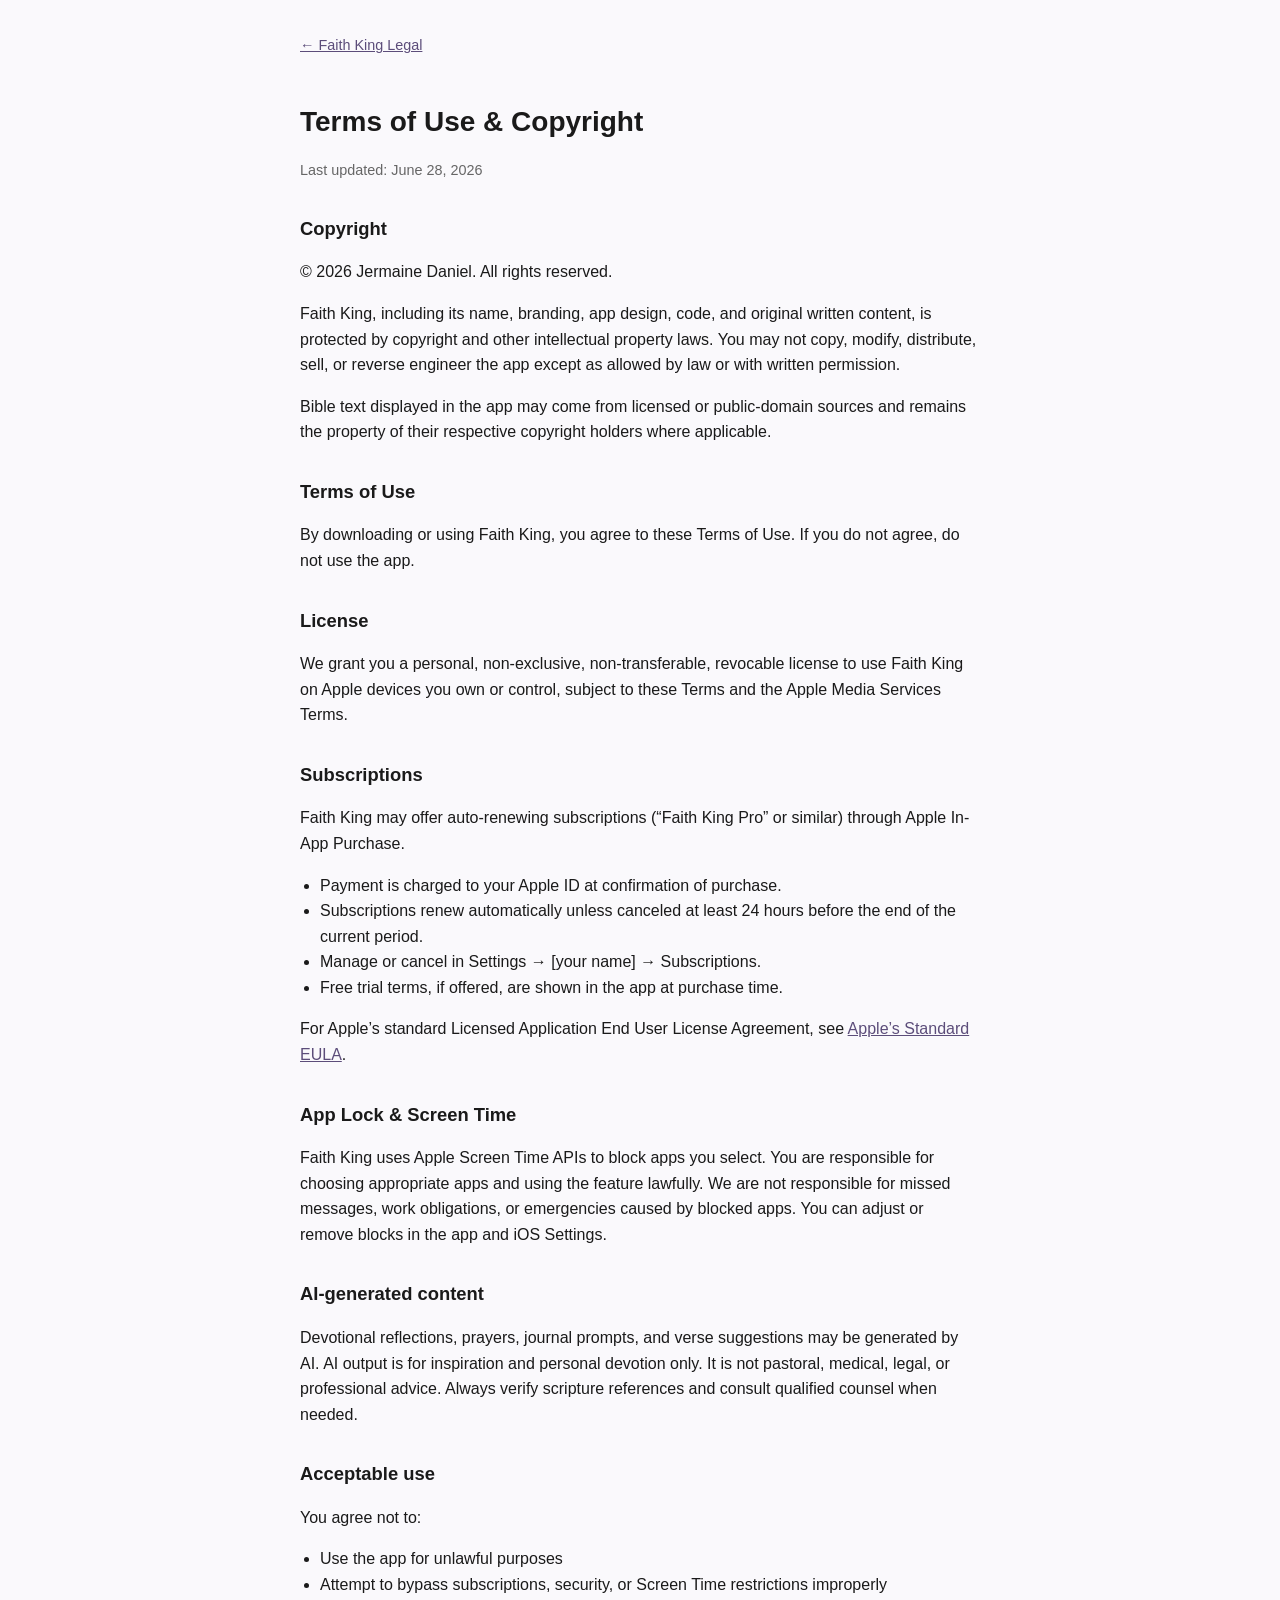
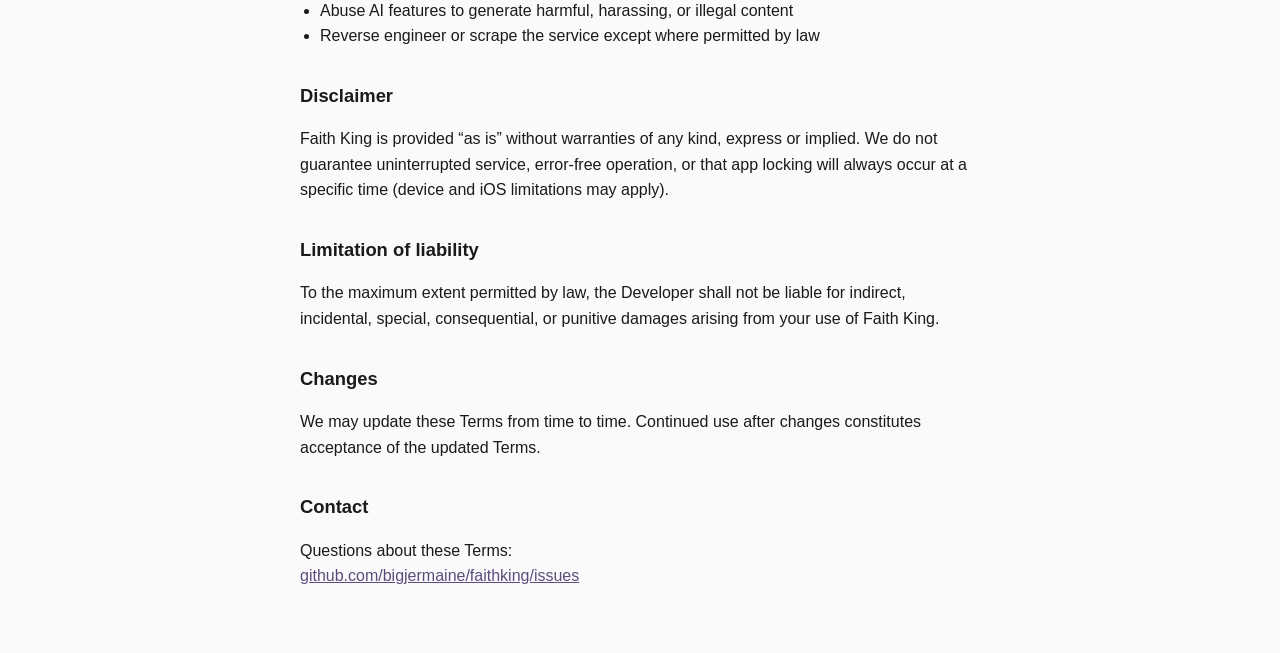
==== copyright.html @ 70d3a08a "Initial public legal site for Faith King App Store. Co-authored-by: Cursor <cursoragent@cursor.com>" ====
<!DOCTYPE html>
<html lang="en">
<head>
  <meta charset="utf-8">
  <meta name="viewport" content="width=device-width, initial-scale=1">
  <title>Terms &amp; Copyright — Faith King</title>
  <link rel="stylesheet" href="style.css">
</head>
<body>
  <main>
    <a class="back" href="index.html">← Faith King Legal</a>
    <h1>Terms of Use &amp; Copyright</h1>
    <p class="updated">Last updated: June 28, 2026</p>

    <h2>Copyright</h2>
    <p>
      © 2026 Jermaine Daniel. All rights reserved.
    </p>
    <p>
      Faith King, including its name, branding, app design, code, and original written content, is protected by copyright and other intellectual property laws.
      You may not copy, modify, distribute, sell, or reverse engineer the app except as allowed by law or with written permission.
    </p>
    <p>
      Bible text displayed in the app may come from licensed or public-domain sources and remains the property of their respective copyright holders where applicable.
    </p>

    <h2>Terms of Use</h2>
    <p>
      By downloading or using Faith King, you agree to these Terms of Use. If you do not agree, do not use the app.
    </p>

    <h2>License</h2>
    <p>
      We grant you a personal, non-exclusive, non-transferable, revocable license to use Faith King on Apple devices you own or control, subject to these Terms and the Apple Media Services Terms.
    </p>

    <h2>Subscriptions</h2>
    <p>
      Faith King may offer auto-renewing subscriptions (“Faith King Pro” or similar) through Apple In-App Purchase.
    </p>
    <ul>
      <li>Payment is charged to your Apple ID at confirmation of purchase.</li>
      <li>Subscriptions renew automatically unless canceled at least 24 hours before the end of the current period.</li>
      <li>Manage or cancel in Settings → [your name] → Subscriptions.</li>
      <li>Free trial terms, if offered, are shown in the app at purchase time.</li>
    </ul>
    <p>
      For Apple’s standard Licensed Application End User License Agreement, see
      <a href="https://www.apple.com/legal/internet-services/itunes/dev/stdeula/" rel="noopener">Apple’s Standard EULA</a>.
    </p>

    <h2>App Lock &amp; Screen Time</h2>
    <p>
      Faith King uses Apple Screen Time APIs to block apps you select. You are responsible for choosing appropriate apps and using the feature lawfully.
      We are not responsible for missed messages, work obligations, or emergencies caused by blocked apps. You can adjust or remove blocks in the app and iOS Settings.
    </p>

    <h2>AI-generated content</h2>
    <p>
      Devotional reflections, prayers, journal prompts, and verse suggestions may be generated by AI.
      AI output is for inspiration and personal devotion only. It is not pastoral, medical, legal, or professional advice.
      Always verify scripture references and consult qualified counsel when needed.
    </p>

    <h2>Acceptable use</h2>
    <p>You agree not to:</p>
    <ul>
      <li>Use the app for unlawful purposes</li>
      <li>Attempt to bypass subscriptions, security, or Screen Time restrictions improperly</li>
      <li>Abuse AI features to generate harmful, harassing, or illegal content</li>
      <li>Reverse engineer or scrape the service except where permitted by law</li>
    </ul>

    <h2>Disclaimer</h2>
    <p>
      Faith King is provided “as is” without warranties of any kind, express or implied.
      We do not guarantee uninterrupted service, error-free operation, or that app locking will always occur at a specific time (device and iOS limitations may apply).
    </p>

    <h2>Limitation of liability</h2>
    <p>
      To the maximum extent permitted by law, the Developer shall not be liable for indirect, incidental, special, consequential, or punitive damages arising from your use of Faith King.
    </p>

    <h2>Changes</h2>
    <p>
      We may update these Terms from time to time. Continued use after changes constitutes acceptance of the updated Terms.
    </p>

    <h2>Contact</h2>
    <p>
      Questions about these Terms:<br>
      <a href="https://github.com/bigjermaine/faithking/issues">github.com/bigjermaine/faithking/issues</a>
    </p>
  </main>
</body>
</html>
---- style.css ----
* { box-sizing: border-box; }
body {
  margin: 0;
  font-family: -apple-system, BlinkMacSystemFont, "Segoe UI", Roboto, Helvetica, Arial, sans-serif;
  line-height: 1.6;
  color: #1a1a1a;
  background: #faf9fc;
}
main {
  max-width: 720px;
  margin: 0 auto;
  padding: 2rem 1.25rem 3rem;
}
h1 { font-size: 1.75rem; margin-bottom: 0.25rem; }
h2 { font-size: 1.15rem; margin-top: 2rem; }
.tagline { color: #5c4d7a; margin-top: 0; }
.meta, .updated { color: #666; font-size: 0.9rem; }
nav { display: flex; flex-direction: column; gap: 0.75rem; margin: 2rem 0; }
nav a {
  color: #5c4d7a;
  font-weight: 600;
  text-decoration: none;
}
nav a:hover { text-decoration: underline; }
a { color: #5c4d7a; }
ul { padding-left: 1.25rem; }
.back { display: inline-block; margin-bottom: 1.5rem; font-size: 0.9rem; }
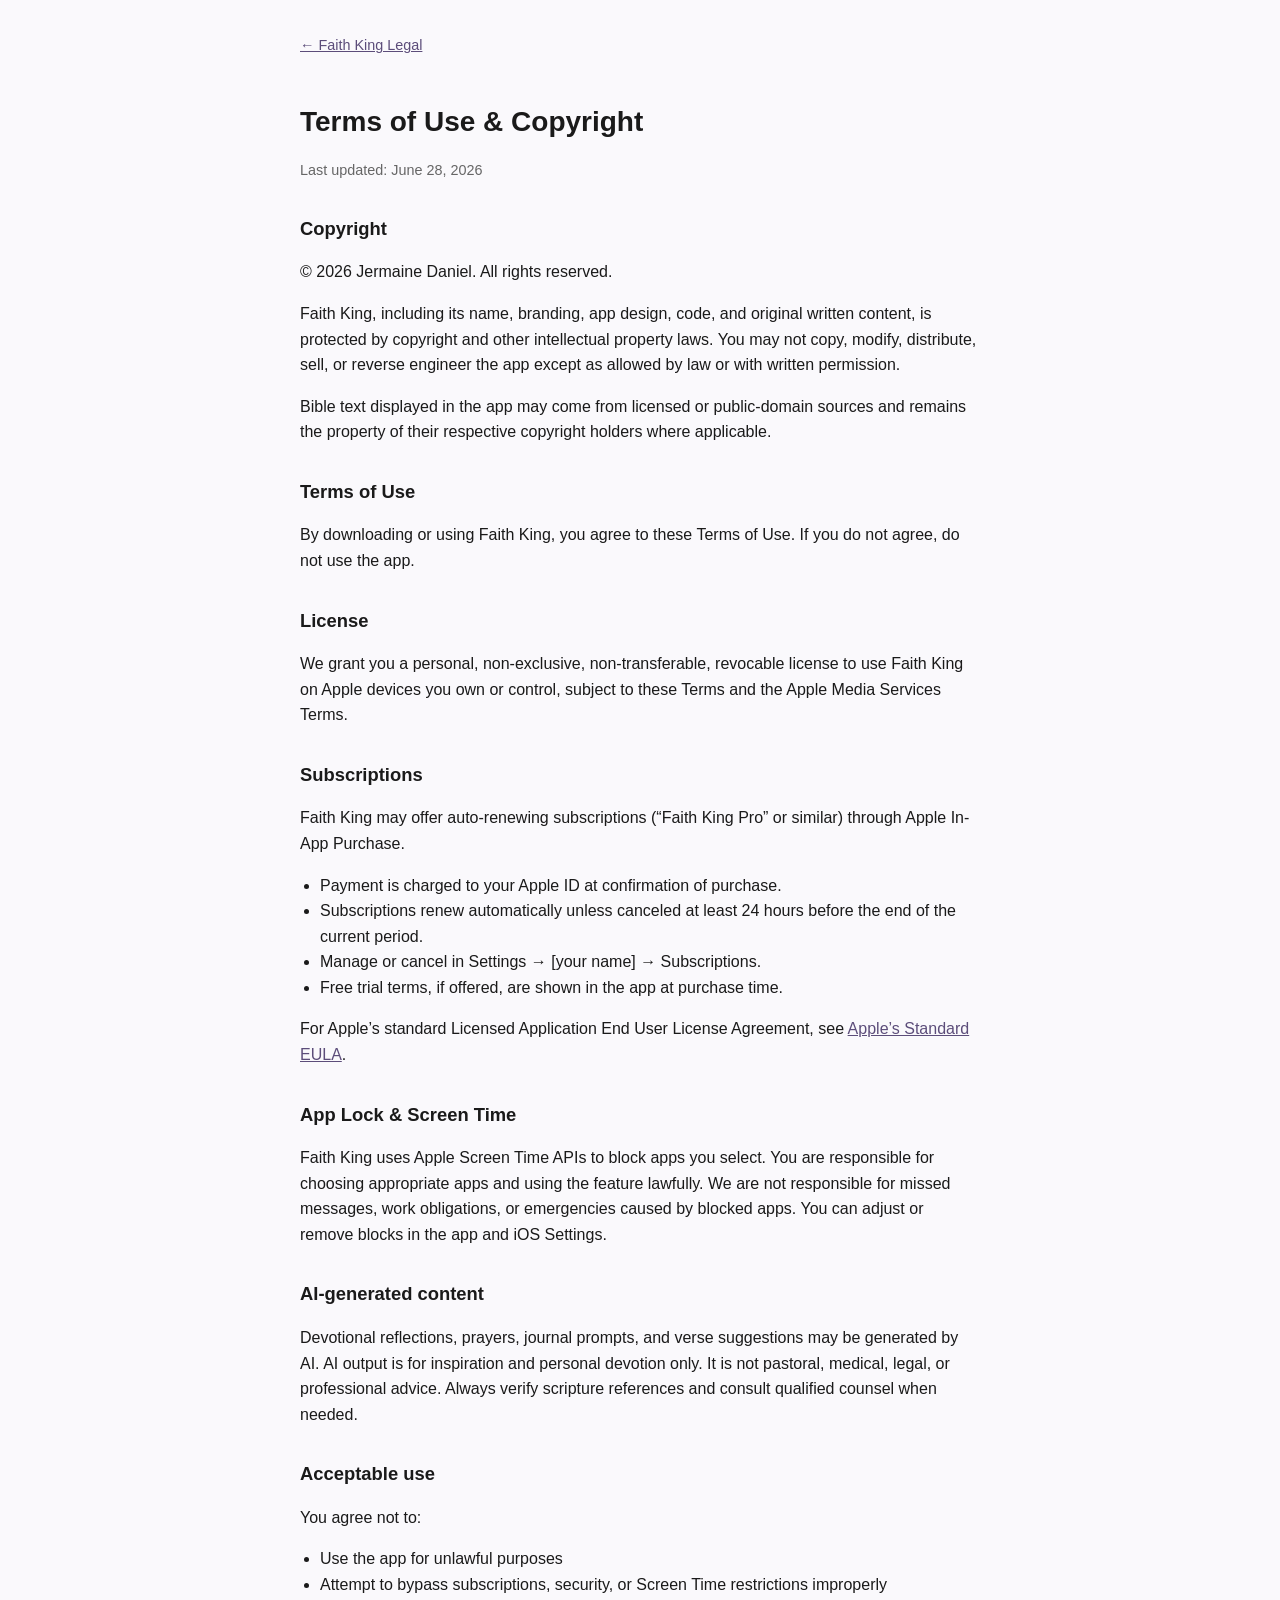
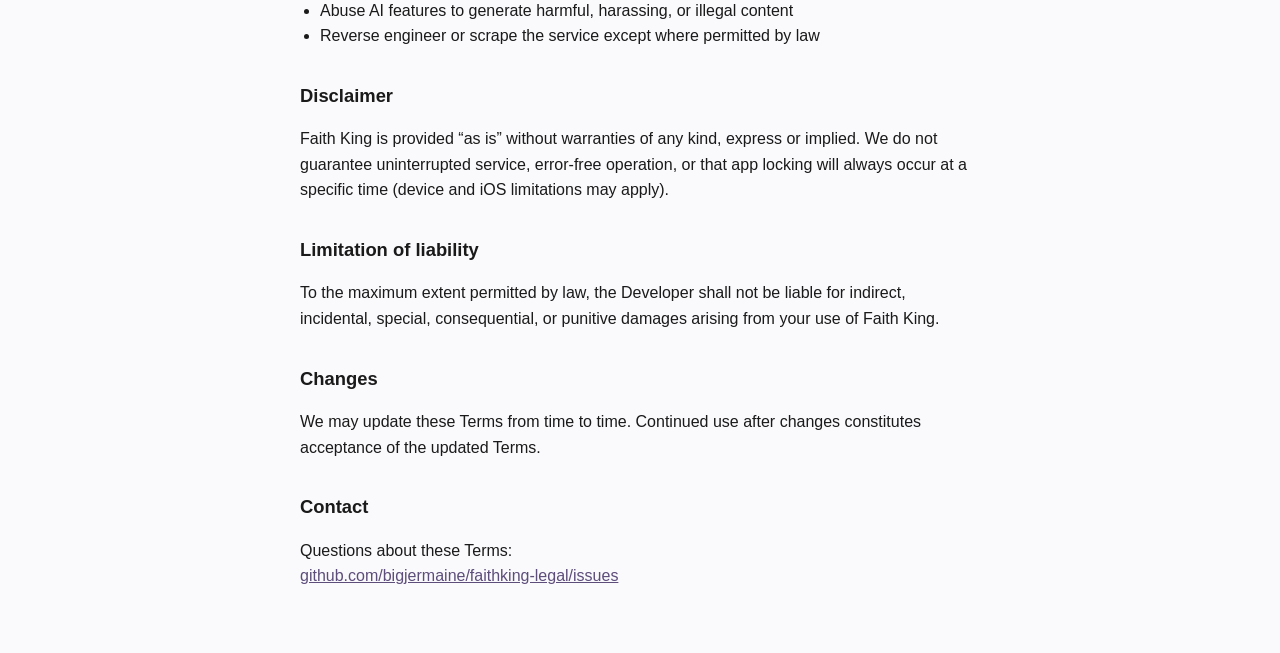
==== commit 357b190b: "Update support links to public legal repo issues. Co-authored-by: Cursor <cursoragent@cursor.com>" ====
--- a/copyright.html
+++ b/copyright.html
@@ -90,7 +90,7 @@
     <h2>Contact</h2>
     <p>
       Questions about these Terms:<br>
-      <a href="https://github.com/bigjermaine/faithking/issues">github.com/bigjermaine/faithking/issues</a>
+      <a href="https://github.com/bigjermaine/faithking-legal/issues">github.com/bigjermaine/faithking-legal/issues</a>
     </p>
   </main>
 </body>
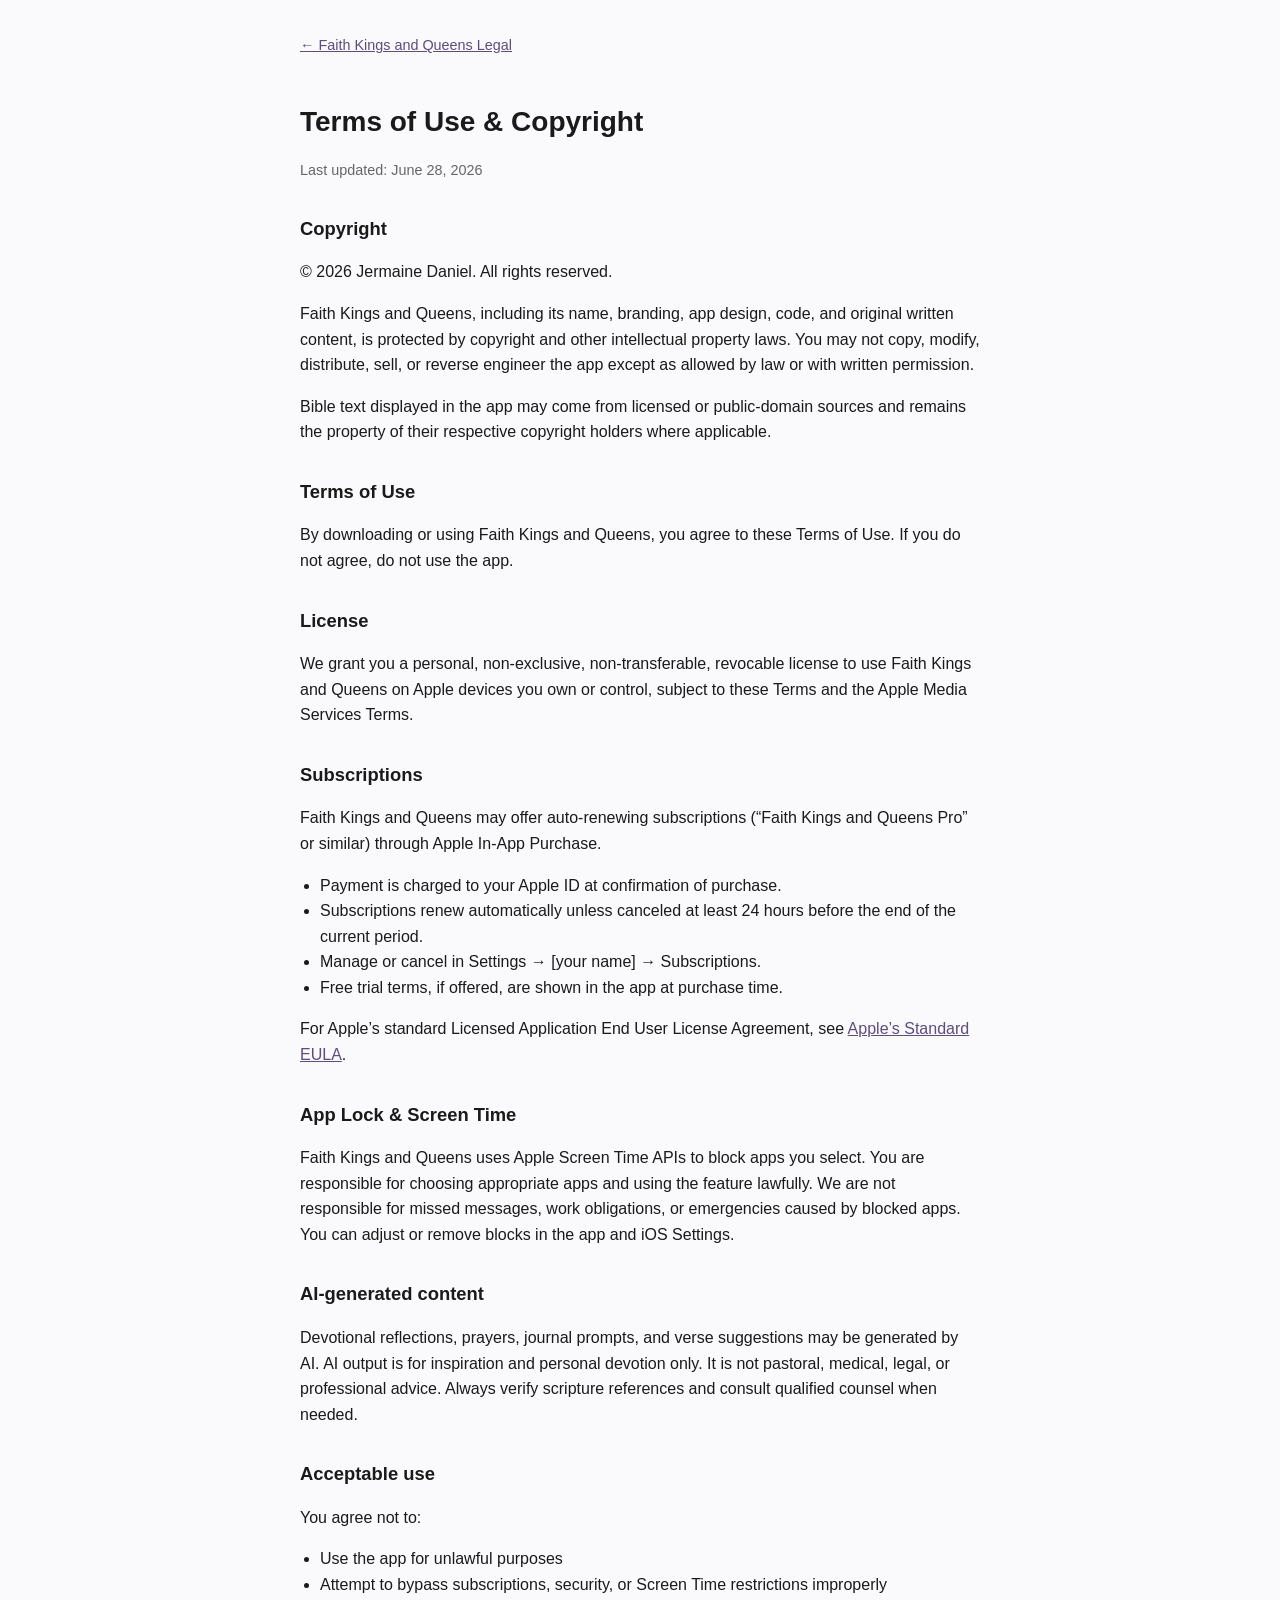
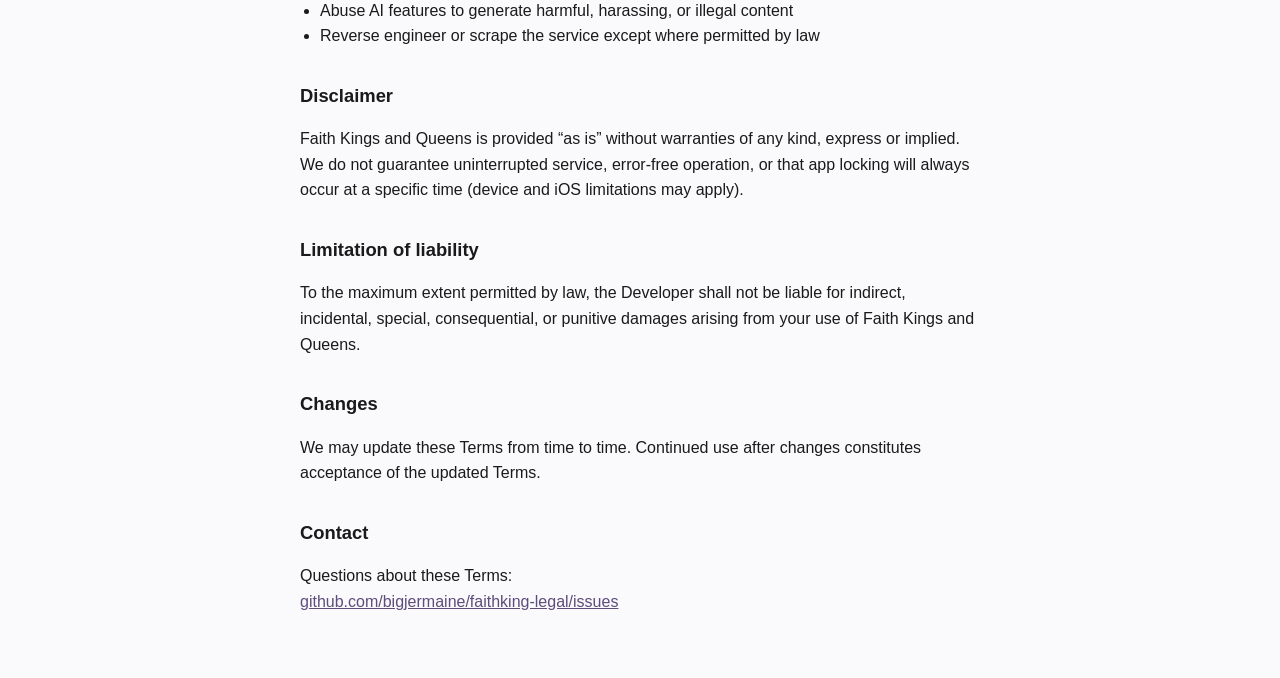
==== commit e3cebfaa: "Launch Faith Kings and Queens landing page and custom domain. Adds marketing homepage, updated legal" ====
--- a/copyright.html
+++ b/copyright.html
@@ -3,12 +3,12 @@
 <head>
   <meta charset="utf-8">
   <meta name="viewport" content="width=device-width, initial-scale=1">
-  <title>Terms &amp; Copyright — Faith King</title>
+  <title>Terms &amp; Copyright — Faith Kings and Queens</title>
   <link rel="stylesheet" href="style.css">
 </head>
 <body>
   <main>
-    <a class="back" href="index.html">← Faith King Legal</a>
+    <a class="back" href="index.html">← Faith Kings and Queens Legal</a>
     <h1>Terms of Use &amp; Copyright</h1>
     <p class="updated">Last updated: June 28, 2026</p>
 
@@ -17,7 +17,7 @@
       © 2026 Jermaine Daniel. All rights reserved.
     </p>
     <p>
-      Faith King, including its name, branding, app design, code, and original written content, is protected by copyright and other intellectual property laws.
+      Faith Kings and Queens, including its name, branding, app design, code, and original written content, is protected by copyright and other intellectual property laws.
       You may not copy, modify, distribute, sell, or reverse engineer the app except as allowed by law or with written permission.
     </p>
     <p>
@@ -26,17 +26,17 @@
 
     <h2>Terms of Use</h2>
     <p>
-      By downloading or using Faith King, you agree to these Terms of Use. If you do not agree, do not use the app.
+      By downloading or using Faith Kings and Queens, you agree to these Terms of Use. If you do not agree, do not use the app.
     </p>
 
     <h2>License</h2>
     <p>
-      We grant you a personal, non-exclusive, non-transferable, revocable license to use Faith King on Apple devices you own or control, subject to these Terms and the Apple Media Services Terms.
+      We grant you a personal, non-exclusive, non-transferable, revocable license to use Faith Kings and Queens on Apple devices you own or control, subject to these Terms and the Apple Media Services Terms.
     </p>
 
     <h2>Subscriptions</h2>
     <p>
-      Faith King may offer auto-renewing subscriptions (“Faith King Pro” or similar) through Apple In-App Purchase.
+      Faith Kings and Queens may offer auto-renewing subscriptions (“Faith Kings and Queens Pro” or similar) through Apple In-App Purchase.
     </p>
     <ul>
       <li>Payment is charged to your Apple ID at confirmation of purchase.</li>
@@ -51,7 +51,7 @@
 
     <h2>App Lock &amp; Screen Time</h2>
     <p>
-      Faith King uses Apple Screen Time APIs to block apps you select. You are responsible for choosing appropriate apps and using the feature lawfully.
+      Faith Kings and Queens uses Apple Screen Time APIs to block apps you select. You are responsible for choosing appropriate apps and using the feature lawfully.
       We are not responsible for missed messages, work obligations, or emergencies caused by blocked apps. You can adjust or remove blocks in the app and iOS Settings.
     </p>
 
@@ -73,13 +73,13 @@
 
     <h2>Disclaimer</h2>
     <p>
-      Faith King is provided “as is” without warranties of any kind, express or implied.
+      Faith Kings and Queens is provided “as is” without warranties of any kind, express or implied.
       We do not guarantee uninterrupted service, error-free operation, or that app locking will always occur at a specific time (device and iOS limitations may apply).
     </p>
 
     <h2>Limitation of liability</h2>
     <p>
-      To the maximum extent permitted by law, the Developer shall not be liable for indirect, incidental, special, consequential, or punitive damages arising from your use of Faith King.
+      To the maximum extent permitted by law, the Developer shall not be liable for indirect, incidental, special, consequential, or punitive damages arising from your use of Faith Kings and Queens.
     </p>
 
     <h2>Changes</h2>
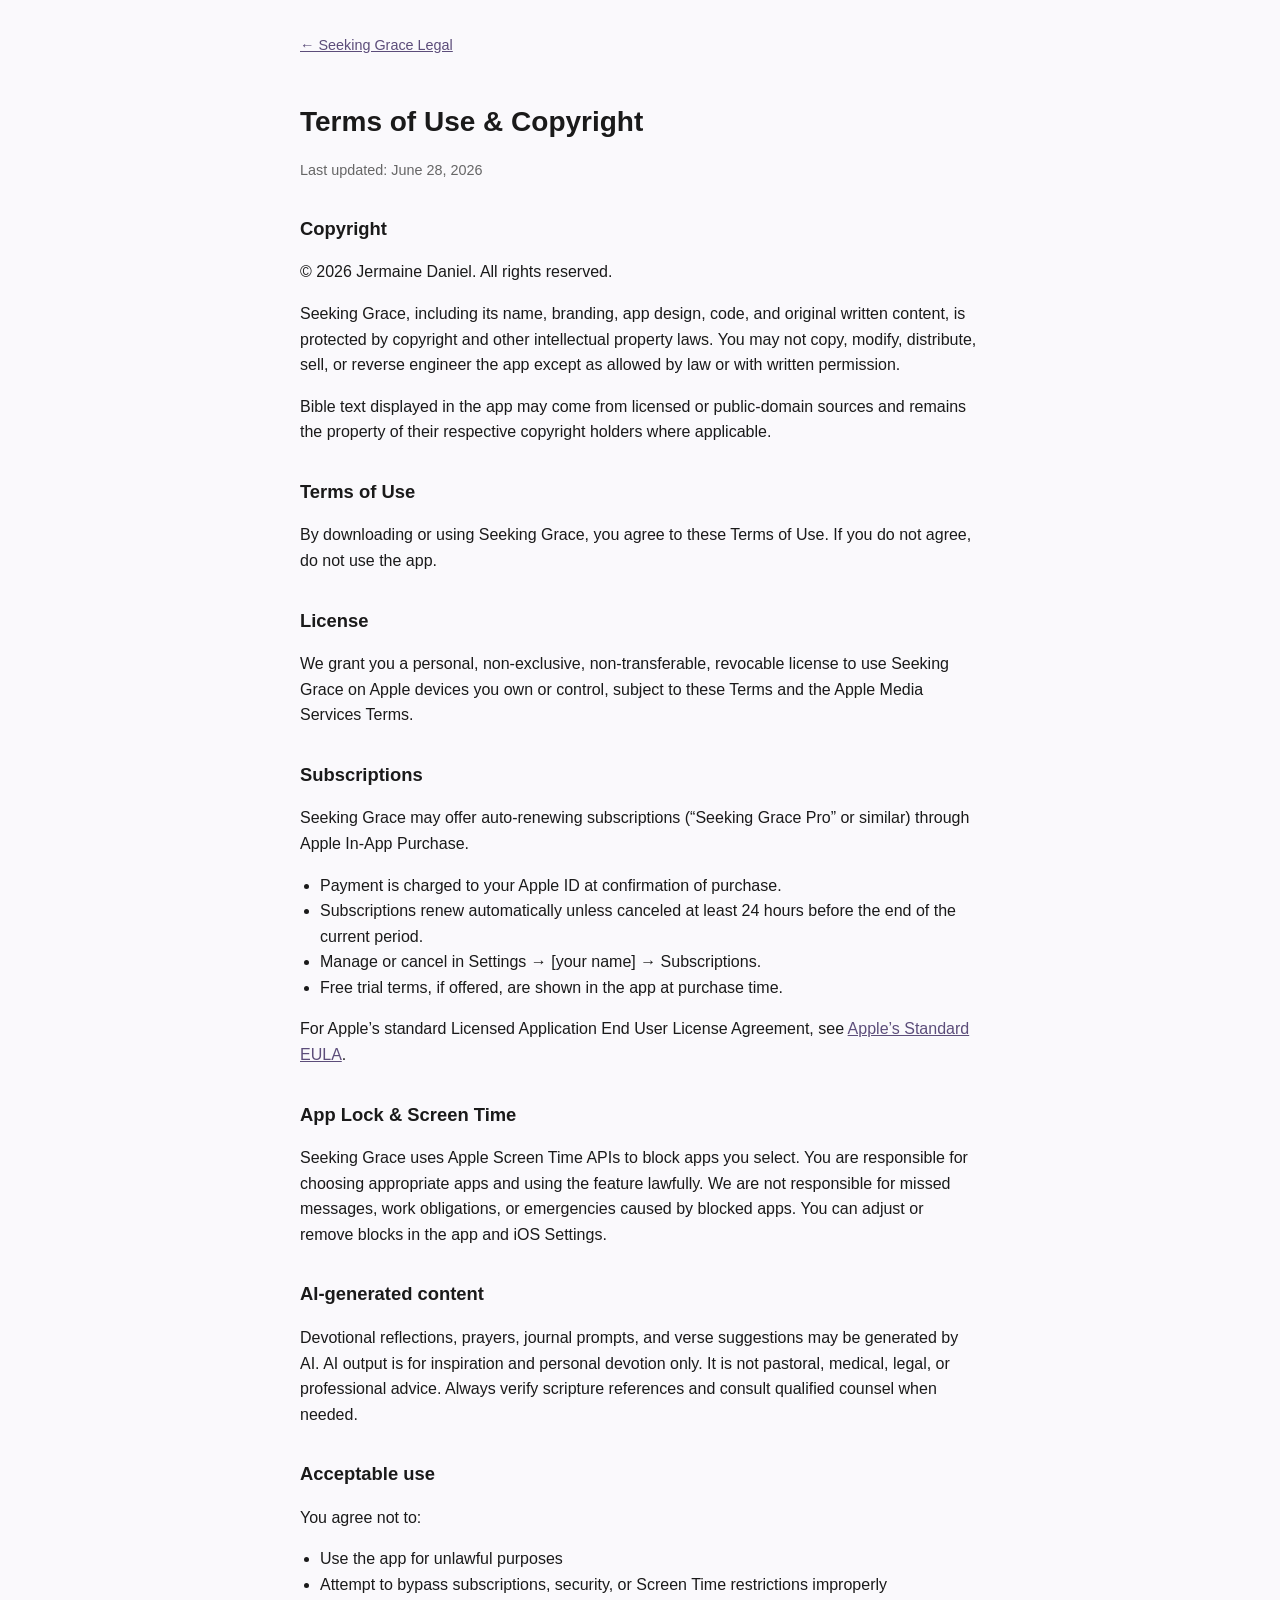
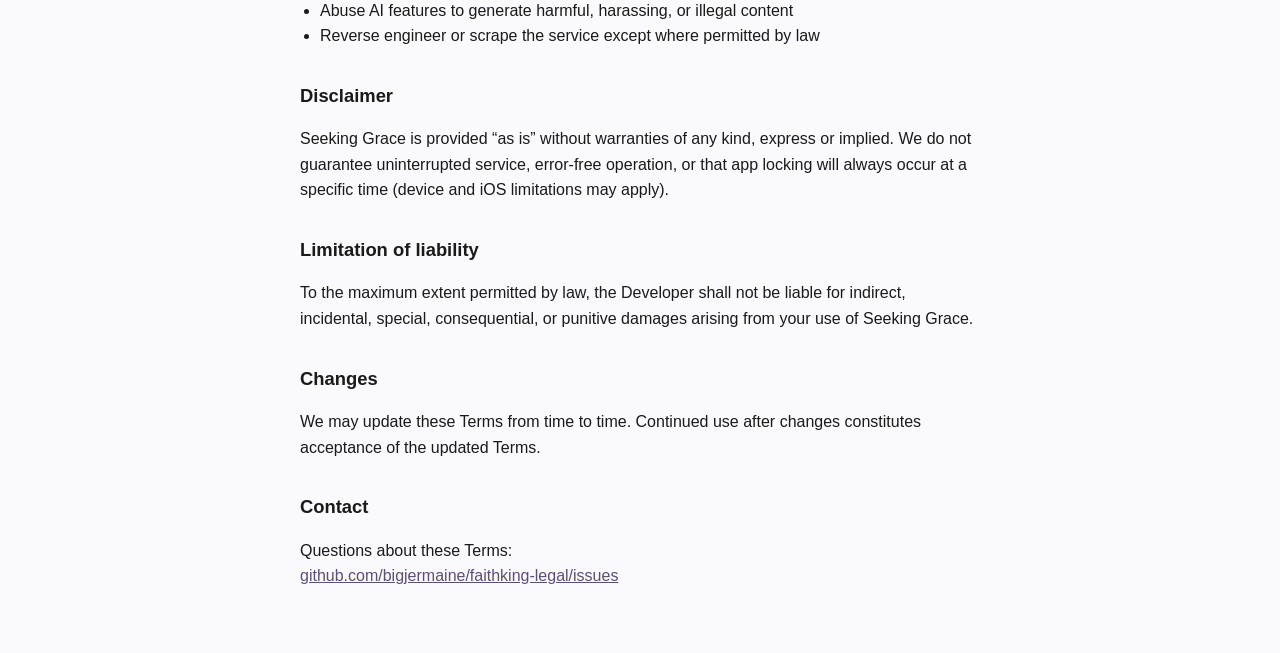
==== commit dd180603: "Rename the site to Seeking Grace and use the leaf logo. Co-authored-by: Cursor <cursoragent@cursor.c" ====
--- a/copyright.html
+++ b/copyright.html
@@ -3,12 +3,12 @@
 <head>
   <meta charset="utf-8">
   <meta name="viewport" content="width=device-width, initial-scale=1">
-  <title>Terms &amp; Copyright — Faith Kings and Queens</title>
+  <title>Terms &amp; Copyright — Seeking Grace</title>
   <link rel="stylesheet" href="style.css">
 </head>
 <body>
   <main>
-    <a class="back" href="index.html">← Faith Kings and Queens Legal</a>
+    <a class="back" href="index.html">← Seeking Grace Legal</a>
     <h1>Terms of Use &amp; Copyright</h1>
     <p class="updated">Last updated: June 28, 2026</p>
 
@@ -17,7 +17,7 @@
       © 2026 Jermaine Daniel. All rights reserved.
     </p>
     <p>
-      Faith Kings and Queens, including its name, branding, app design, code, and original written content, is protected by copyright and other intellectual property laws.
+      Seeking Grace, including its name, branding, app design, code, and original written content, is protected by copyright and other intellectual property laws.
       You may not copy, modify, distribute, sell, or reverse engineer the app except as allowed by law or with written permission.
     </p>
     <p>
@@ -26,17 +26,17 @@
 
     <h2>Terms of Use</h2>
     <p>
-      By downloading or using Faith Kings and Queens, you agree to these Terms of Use. If you do not agree, do not use the app.
+      By downloading or using Seeking Grace, you agree to these Terms of Use. If you do not agree, do not use the app.
     </p>
 
     <h2>License</h2>
     <p>
-      We grant you a personal, non-exclusive, non-transferable, revocable license to use Faith Kings and Queens on Apple devices you own or control, subject to these Terms and the Apple Media Services Terms.
+      We grant you a personal, non-exclusive, non-transferable, revocable license to use Seeking Grace on Apple devices you own or control, subject to these Terms and the Apple Media Services Terms.
     </p>
 
     <h2>Subscriptions</h2>
     <p>
-      Faith Kings and Queens may offer auto-renewing subscriptions (“Faith Kings and Queens Pro” or similar) through Apple In-App Purchase.
+      Seeking Grace may offer auto-renewing subscriptions (“Seeking Grace Pro” or similar) through Apple In-App Purchase.
     </p>
     <ul>
       <li>Payment is charged to your Apple ID at confirmation of purchase.</li>
@@ -51,7 +51,7 @@
 
     <h2>App Lock &amp; Screen Time</h2>
     <p>
-      Faith Kings and Queens uses Apple Screen Time APIs to block apps you select. You are responsible for choosing appropriate apps and using the feature lawfully.
+      Seeking Grace uses Apple Screen Time APIs to block apps you select. You are responsible for choosing appropriate apps and using the feature lawfully.
       We are not responsible for missed messages, work obligations, or emergencies caused by blocked apps. You can adjust or remove blocks in the app and iOS Settings.
     </p>
 
@@ -73,13 +73,13 @@
 
     <h2>Disclaimer</h2>
     <p>
-      Faith Kings and Queens is provided “as is” without warranties of any kind, express or implied.
+      Seeking Grace is provided “as is” without warranties of any kind, express or implied.
       We do not guarantee uninterrupted service, error-free operation, or that app locking will always occur at a specific time (device and iOS limitations may apply).
     </p>
 
     <h2>Limitation of liability</h2>
     <p>
-      To the maximum extent permitted by law, the Developer shall not be liable for indirect, incidental, special, consequential, or punitive damages arising from your use of Faith Kings and Queens.
+      To the maximum extent permitted by law, the Developer shall not be liable for indirect, incidental, special, consequential, or punitive damages arising from your use of Seeking Grace.
     </p>
 
     <h2>Changes</h2>
